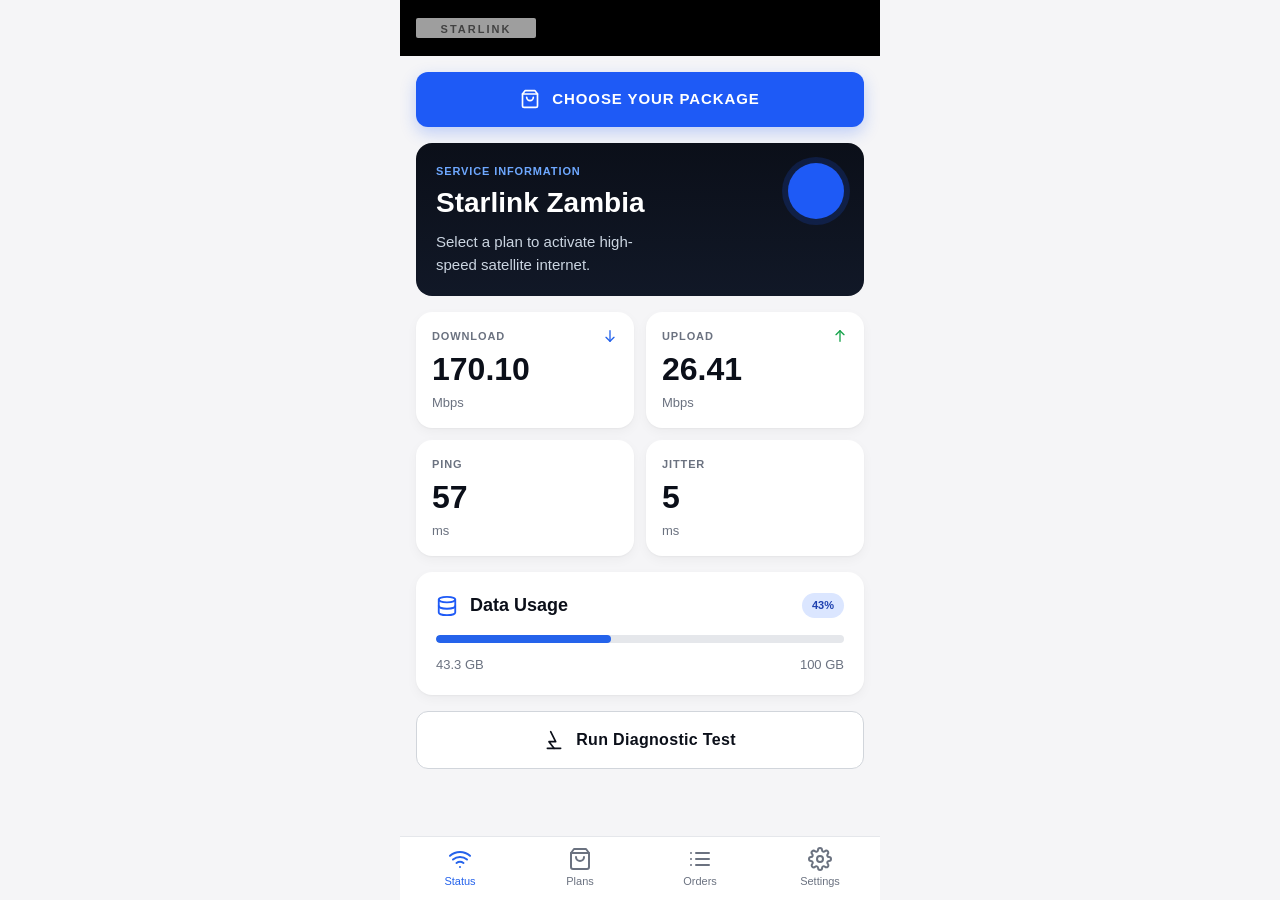
==== web/index.html @ 3749d528 "act7: add page 1 — status dashboard Adds web/index.html. Mirrors reference Page 1: black top bar, bl" ====
<!DOCTYPE html>
<html lang="en">
<head>
  <meta charset="utf-8">
  <meta name="viewport" content="width=device-width, initial-scale=1, viewport-fit=cover">
  <meta name="theme-color" content="#000000">
  <title>Status — Starlink Zambia</title>
  <link rel="stylesheet" href="assets/css/tokens.css">
  <link rel="stylesheet" href="assets/css/base.css">
  <link rel="stylesheet" href="assets/css/components.css">
</head>
<body>
  <div class="app-shell">

    <!-- Top bar ------------------------------------------------------ -->
    <header class="app-top-bar">
      <svg class="app-top-bar__brand" viewBox="0 0 120 28" aria-label="Starlink">
        <rect x="0" y="4" width="120" height="20" rx="2" fill="#cfcfcf" opacity="0.85"/>
        <text x="60" y="19" text-anchor="middle"
              font-family="Arial, sans-serif" font-size="11" font-weight="700"
              letter-spacing="2" fill="#4a4a4a">STARLINK</text>
      </svg>
    </header>

    <!-- Content ------------------------------------------------------ -->
    <main class="app-content">

      <!-- Choose package CTA -->
      <a class="btn btn--primary" href="plans.html">
        <svg class="btn__icon" viewBox="0 0 24 24" fill="none"
             stroke="currentColor" stroke-width="2"
             stroke-linecap="round" stroke-linejoin="round" aria-hidden="true">
          <path d="M6 2 3 6v14a2 2 0 0 0 2 2h14a2 2 0 0 0 2-2V6l-3-4Z"/>
          <path d="M3 6h18"/>
          <path d="M16 10a4 4 0 0 1-8 0"/>
        </svg>
        <span>Choose your package</span>
      </a>

      <!-- Service info card -->
      <section class="service-card" aria-labelledby="service-title">
        <span class="service-card__accent" aria-hidden="true"></span>
        <p class="service-card__eyebrow">Service Information</p>
        <h2 class="service-card__title" id="service-title">Starlink Zambia</h2>
        <p class="service-card__subtitle">
          Select a plan to activate high-speed satellite internet.
        </p>
      </section>

      <!-- Metrics grid -->
      <section class="metric-grid" aria-label="Connection metrics">
        <article class="metric-tile">
          <header class="metric-tile__head">
            <span class="metric-tile__label">Download</span>
            <svg class="metric-tile__arrow metric-tile__arrow--down"
                 viewBox="0 0 24 24" fill="none" stroke="currentColor"
                 stroke-width="2" stroke-linecap="round" stroke-linejoin="round"
                 aria-hidden="true">
              <path d="M12 4v16"/>
              <path d="m6 14 6 6 6-6"/>
            </svg>
          </header>
          <p class="metric-tile__value">170.10</p>
          <p class="metric-tile__unit">Mbps</p>
        </article>

        <article class="metric-tile">
          <header class="metric-tile__head">
            <span class="metric-tile__label">Upload</span>
            <svg class="metric-tile__arrow metric-tile__arrow--up"
                 viewBox="0 0 24 24" fill="none" stroke="currentColor"
                 stroke-width="2" stroke-linecap="round" stroke-linejoin="round"
                 aria-hidden="true">
              <path d="M12 20V4"/>
              <path d="m18 10-6-6-6 6"/>
            </svg>
          </header>
          <p class="metric-tile__value">26.41</p>
          <p class="metric-tile__unit">Mbps</p>
        </article>

        <article class="metric-tile">
          <header class="metric-tile__head">
            <span class="metric-tile__label">Ping</span>
          </header>
          <p class="metric-tile__value">57</p>
          <p class="metric-tile__unit">ms</p>
        </article>

        <article class="metric-tile">
          <header class="metric-tile__head">
            <span class="metric-tile__label">Jitter</span>
          </header>
          <p class="metric-tile__value">5</p>
          <p class="metric-tile__unit">ms</p>
        </article>
      </section>

      <!-- Data usage -->
      <section class="card" aria-labelledby="usage-title">
        <header class="usage-card__head">
          <h3 class="usage-card__title" id="usage-title">
            <svg class="usage-card__title-icon" viewBox="0 0 24 24"
                 fill="none" stroke="currentColor" stroke-width="2"
                 stroke-linecap="round" stroke-linejoin="round" aria-hidden="true">
              <ellipse cx="12" cy="5" rx="9" ry="3"/>
              <path d="M3 5v14c0 1.66 4.03 3 9 3s9-1.34 9-3V5"/>
              <path d="M3 12c0 1.66 4.03 3 9 3s9-1.34 9-3"/>
            </svg>
            <span>Data Usage</span>
          </h3>
          <span class="pill">43%</span>
        </header>

        <div class="progress" role="progressbar" aria-valuenow="43"
             aria-valuemin="0" aria-valuemax="100"
             style="margin-top: var(--space-4);">
          <div class="progress__fill" style="width: 43%;"></div>
        </div>

        <footer class="usage-card__footer">
          <span>43.3 GB</span>
          <span>100 GB</span>
        </footer>
      </section>

      <!-- Diagnostic -->
      <button type="button" class="btn btn--outline">
        <svg class="btn__icon" viewBox="0 0 24 24" fill="none"
             stroke="currentColor" stroke-width="2"
             stroke-linecap="round" stroke-linejoin="round" aria-hidden="true">
          <path d="M4 22h16"/>
          <path d="m10 2 6 12h-8l6 8" transform="translate(-2,0)"/>
        </svg>
        <span>Run Diagnostic Test</span>
      </button>

    </main>

    <!-- Bottom nav --------------------------------------------------- -->
    <nav class="app-bottom-nav" aria-label="Primary">
      <a class="app-nav-item" href="index.html" aria-current="page">
        <svg class="app-nav-item__icon" viewBox="0 0 24 24" fill="none"
             stroke="currentColor" stroke-width="2" stroke-linecap="round"
             stroke-linejoin="round" aria-hidden="true">
          <path d="M5 12.55a11 11 0 0 1 14 0"/>
          <path d="M8.5 16.03a6 6 0 0 1 7 0"/>
          <path d="M2 8.82a15 15 0 0 1 20 0"/>
          <line x1="12" y1="20" x2="12.01" y2="20"/>
        </svg>
        <span>Status</span>
      </a>
      <a class="app-nav-item" href="plans.html">
        <svg class="app-nav-item__icon" viewBox="0 0 24 24" fill="none"
             stroke="currentColor" stroke-width="2" stroke-linecap="round"
             stroke-linejoin="round" aria-hidden="true">
          <path d="M6 2 3 6v14a2 2 0 0 0 2 2h14a2 2 0 0 0 2-2V6l-3-4Z"/>
          <path d="M3 6h18"/>
          <path d="M16 10a4 4 0 0 1-8 0"/>
        </svg>
        <span>Plans</span>
      </a>
      <a class="app-nav-item" href="#orders">
        <svg class="app-nav-item__icon" viewBox="0 0 24 24" fill="none"
             stroke="currentColor" stroke-width="2" stroke-linecap="round"
             stroke-linejoin="round" aria-hidden="true">
          <line x1="8" y1="6" x2="21" y2="6"/>
          <line x1="8" y1="12" x2="21" y2="12"/>
          <line x1="8" y1="18" x2="21" y2="18"/>
          <line x1="3" y1="6" x2="3.01" y2="6"/>
          <line x1="3" y1="12" x2="3.01" y2="12"/>
          <line x1="3" y1="18" x2="3.01" y2="18"/>
        </svg>
        <span>Orders</span>
      </a>
      <a class="app-nav-item" href="#settings">
        <svg class="app-nav-item__icon" viewBox="0 0 24 24" fill="none"
             stroke="currentColor" stroke-width="2" stroke-linecap="round"
             stroke-linejoin="round" aria-hidden="true">
          <circle cx="12" cy="12" r="3"/>
          <path d="M19.4 15a1.65 1.65 0 0 0 .33 1.82l.06.06a2 2 0 1 1-2.83 2.83l-.06-.06a1.65 1.65 0 0 0-1.82-.33 1.65 1.65 0 0 0-1 1.51V21a2 2 0 0 1-4 0v-.09A1.65 1.65 0 0 0 9 19.4a1.65 1.65 0 0 0-1.82.33l-.06.06a2 2 0 1 1-2.83-2.83l.06-.06A1.65 1.65 0 0 0 4.6 15a1.65 1.65 0 0 0-1.51-1H3a2 2 0 0 1 0-4h.09A1.65 1.65 0 0 0 4.6 9a1.65 1.65 0 0 0-.33-1.82l-.06-.06a2 2 0 1 1 2.83-2.83l.06.06A1.65 1.65 0 0 0 9 4.6a1.65 1.65 0 0 0 1-1.51V3a2 2 0 0 1 4 0v.09a1.65 1.65 0 0 0 1 1.51 1.65 1.65 0 0 0 1.82-.33l.06-.06a2 2 0 1 1 2.83 2.83l-.06.06A1.65 1.65 0 0 0 19.4 9a1.65 1.65 0 0 0 1.51 1H21a2 2 0 0 1 0 4h-.09a1.65 1.65 0 0 0-1.51 1Z"/>
        </svg>
        <span>Settings</span>
      </a>
    </nav>

  </div>
</body>
</html>
---- web/assets/css/tokens.css ----
/* ==========================================================================
   Design tokens
   Single source of truth for every visual constant in the site.
   Later CSS files MUST reference these variables — no raw hex values.
   ========================================================================== */

:root {
  /* ---------- Brand ---------- */
  --color-brand-blue:        #1e5af6;
  --color-brand-blue-dark:   #1744c2;
  --color-brand-yellow:      #fdc500;
  --color-brand-yellow-soft: #ffd54f;
  --color-brand-yellow-deep: #e0a800;
  --color-brand-orange:      #fb8500;
  --color-brand-orange-dark: #d96f00;

  /* ---------- Surfaces ---------- */
  --color-bg:            #f5f5f7;
  --color-surface:       #ffffff;
  --color-surface-muted: #f2f4f7;
  --color-top-bar:       #000000;
  --color-scrim:         rgba(0, 0, 0, 0.45);

  /* ---------- Text ---------- */
  --color-text-primary:   #0b0f19;
  --color-text-secondary: #6b7280;
  --color-text-muted:     #9ca3af;
  --color-text-inverse:   #ffffff;

  /* ---------- Accents ---------- */
  --color-accent-blue:  #2563eb;
  --color-accent-green: #16a34a;
  --color-accent-red:   #dc2626;

  /* ---------- Warning callout ---------- */
  --color-warn-bg:     #fef3c7;
  --color-warn-border: #f59e0b;
  --color-warn-text:   #b45309;

  /* ---------- Pills / chips ---------- */
  --color-pill-bg:   #dbe6ff;
  --color-pill-text: #1e40af;

  /* ---------- Borders ---------- */
  --color-border:        #e5e7eb;
  --color-border-strong: #d1d5db;

  /* ---------- Progress ---------- */
  --color-progress-track: #e5e7eb;
  --color-progress-fill:  #2563eb;

  /* ---------- Bottom navigation ---------- */
  --color-nav-active:   var(--color-accent-blue);
  --color-nav-inactive: #6b7280;

  /* ---------- Radii ---------- */
  --radius-sm:   8px;
  --radius-md:   12px;
  --radius-lg:   16px;
  --radius-xl:   20px;
  --radius-pill: 999px;

  /* ---------- Spacing (4px scale) ---------- */
  --space-1:  4px;
  --space-2:  8px;
  --space-3:  12px;
  --space-4:  16px;
  --space-5:  20px;
  --space-6:  24px;
  --space-8:  32px;
  --space-10: 40px;

  /* ---------- Typography ---------- */
  --font-sans: -apple-system, BlinkMacSystemFont, "Segoe UI", Roboto,
               "Helvetica Neue", Arial, sans-serif;
  --font-mono: ui-monospace, SFMono-Regular, Menlo, Consolas, monospace;

  --text-xs:     11px;
  --text-sm:     13px;
  --text-base:   15px;
  --text-md:     16px;
  --text-lg:     18px;
  --text-xl:     22px;
  --text-2xl:    28px;
  --text-metric: 32px;

  --weight-regular:  400;
  --weight-medium:   500;
  --weight-semibold: 600;
  --weight-bold:     700;

  --leading-tight:  1.15;
  --leading-snug:   1.3;
  --leading-normal: 1.5;

  --tracking-caps: 0.08em;

  /* ---------- Layout ---------- */
  --app-max-width:      480px;
  --top-bar-height:     56px;
  --bottom-nav-height:  64px;
  --page-padding:       var(--space-4);

  /* ---------- Shadows ---------- */
  --shadow-card: 0 1px 2px rgba(11, 15, 25, 0.04),
                 0 4px 12px rgba(11, 15, 25, 0.04);
  --shadow-button: 0 6px 16px rgba(30, 90, 246, 0.25);
  --shadow-modal: 0 20px 60px rgba(0, 0, 0, 0.25);

  /* ---------- Motion ---------- */
  --duration-fast:   120ms;
  --duration-base:   200ms;
  --duration-slow:   400ms;
  --duration-dwell:  5000ms;
  --ease-standard:   cubic-bezier(0.2, 0, 0, 1);
}
---- web/assets/css/base.css ----
/* ==========================================================================
   Base stylesheet
   Reset + app shell. Consumes tokens.css; declares no raw values.
   ========================================================================== */

/* ---------- Reset ---------------------------------------------------------- */

*,
*::before,
*::after {
  box-sizing: border-box;
}

html,
body {
  margin: 0;
  padding: 0;
}

html {
  -webkit-text-size-adjust: 100%;
}

body {
  font-family: var(--font-sans);
  font-size: var(--text-base);
  line-height: var(--leading-normal);
  color: var(--color-text-primary);
  background: var(--color-bg);
  -webkit-font-smoothing: antialiased;
  -moz-osx-font-smoothing: grayscale;
}

h1, h2, h3, h4, h5, h6, p, figure, blockquote {
  margin: 0;
}

ul, ol {
  margin: 0;
  padding: 0;
  list-style: none;
}

a {
  color: inherit;
  text-decoration: none;
}

button,
input,
textarea,
select {
  font: inherit;
  color: inherit;
  background: none;
  border: none;
  padding: 0;
}

button {
  cursor: pointer;
}

img,
svg {
  display: block;
  max-width: 100%;
}

/* ---------- App shell ------------------------------------------------------ */

.app-shell {
  position: relative;
  min-height: 100vh;
  max-width: var(--app-max-width);
  margin: 0 auto;
  background: var(--color-bg);
  display: flex;
  flex-direction: column;
  overflow-x: hidden;
}

/* ---------- Top bar -------------------------------------------------------- */

.app-top-bar {
  position: sticky;
  top: 0;
  z-index: 20;
  height: var(--top-bar-height);
  background: var(--color-top-bar);
  display: flex;
  align-items: center;
  padding: 0 var(--page-padding);
}

.app-top-bar__brand {
  height: 28px;
  width: auto;
  opacity: 0.9;
}

/* ---------- Content -------------------------------------------------------- */

.app-content {
  flex: 1 1 auto;
  padding: var(--space-4) var(--page-padding);
  padding-bottom: calc(var(--bottom-nav-height) + var(--space-6));
  display: flex;
  flex-direction: column;
  gap: var(--space-4);
}

/* ---------- Bottom navigation --------------------------------------------- */

.app-bottom-nav {
  position: fixed;
  bottom: 0;
  left: 50%;
  transform: translateX(-50%);
  width: 100%;
  max-width: var(--app-max-width);
  height: var(--bottom-nav-height);
  background: var(--color-surface);
  border-top: 1px solid var(--color-border);
  display: grid;
  grid-template-columns: repeat(4, 1fr);
  align-items: center;
  z-index: 30;
}

.app-nav-item {
  display: flex;
  flex-direction: column;
  align-items: center;
  justify-content: center;
  gap: 2px;
  height: 100%;
  color: var(--color-nav-inactive);
  font-size: var(--text-xs);
  font-weight: var(--weight-medium);
  transition: color var(--duration-fast) var(--ease-standard);
}

.app-nav-item__icon {
  width: 24px;
  height: 24px;
  display: block;
}

.app-nav-item[aria-current="page"] {
  color: var(--color-nav-active);
}

/* ---------- Utilities ------------------------------------------------------ */

.sr-only {
  position: absolute;
  width: 1px;
  height: 1px;
  padding: 0;
  margin: -1px;
  overflow: hidden;
  clip: rect(0, 0, 0, 0);
  white-space: nowrap;
  border: 0;
}

.stack {
  display: flex;
  flex-direction: column;
  gap: var(--space-4);
}
---- web/assets/css/components.css ----
/* ==========================================================================
   Components
   Reusable UI pieces. Every value references tokens.css.
   ========================================================================== */

/* ---------- Cards ---------------------------------------------------------- */

.card {
  background: var(--color-surface);
  border-radius: var(--radius-lg);
  box-shadow: var(--shadow-card);
  padding: var(--space-5);
}

.card--flush {
  padding: 0;
  overflow: hidden;
}

/* ---------- Buttons -------------------------------------------------------- */

.btn {
  display: inline-flex;
  align-items: center;
  justify-content: center;
  gap: var(--space-3);
  width: 100%;
  padding: var(--space-4) var(--space-5);
  border-radius: var(--radius-md);
  font-size: var(--text-md);
  font-weight: var(--weight-bold);
  letter-spacing: 0.02em;
  transition: transform var(--duration-fast) var(--ease-standard),
              filter var(--duration-fast) var(--ease-standard);
}

.btn:active {
  transform: translateY(1px);
  filter: brightness(0.96);
}

.btn:disabled {
  opacity: 0.5;
  cursor: not-allowed;
}

.btn__icon {
  width: 20px;
  height: 20px;
  flex: 0 0 auto;
}

.btn--primary {
  background: var(--color-brand-blue);
  color: var(--color-text-inverse);
  box-shadow: var(--shadow-button);
  text-transform: uppercase;
  font-size: var(--text-base);
  letter-spacing: 0.06em;
}

.btn--yellow {
  background: var(--color-brand-yellow);
  color: var(--color-text-primary);
  box-shadow: 0 6px 18px rgba(253, 197, 0, 0.35);
  text-transform: uppercase;
  letter-spacing: 0.06em;
}

.btn--orange {
  background: var(--color-brand-orange);
  color: var(--color-text-inverse);
  box-shadow: 0 6px 18px rgba(251, 133, 0, 0.28);
}

.btn--outline {
  background: var(--color-surface);
  color: var(--color-text-primary);
  border: 1px solid var(--color-border-strong);
  box-shadow: none;
}

/* ---------- Service info card (Page 1) ------------------------------------ */

.service-card {
  position: relative;
  background: linear-gradient(180deg, #0b0f19 0%, #111827 100%);
  border-radius: var(--radius-lg);
  padding: var(--space-5);
  color: var(--color-text-inverse);
  overflow: hidden;
}

.service-card__eyebrow {
  font-size: var(--text-xs);
  font-weight: var(--weight-bold);
  letter-spacing: var(--tracking-caps);
  text-transform: uppercase;
  color: #6ea8ff;
}

.service-card__title {
  margin-top: var(--space-2);
  font-size: var(--text-2xl);
  font-weight: var(--weight-bold);
  line-height: var(--leading-tight);
}

.service-card__subtitle {
  margin-top: var(--space-3);
  font-size: var(--text-base);
  color: #cbd5e1;
  max-width: 26ch;
}

.service-card__accent {
  position: absolute;
  top: var(--space-5);
  right: var(--space-5);
  width: 56px;
  height: 56px;
  border-radius: var(--radius-pill);
  background: var(--color-brand-blue);
  box-shadow: 0 0 0 6px rgba(30, 90, 246, 0.18);
}

/* ---------- Metric grid (Page 1) ------------------------------------------ */

.metric-grid {
  display: grid;
  grid-template-columns: 1fr 1fr;
  gap: var(--space-3);
}

.metric-tile {
  background: var(--color-surface);
  border-radius: var(--radius-lg);
  box-shadow: var(--shadow-card);
  padding: var(--space-4);
  display: flex;
  flex-direction: column;
  gap: var(--space-2);
}

.metric-tile__head {
  display: flex;
  align-items: center;
  justify-content: space-between;
}

.metric-tile__label {
  font-size: var(--text-xs);
  font-weight: var(--weight-bold);
  letter-spacing: var(--tracking-caps);
  text-transform: uppercase;
  color: var(--color-text-secondary);
}

.metric-tile__arrow {
  width: 16px;
  height: 16px;
}

.metric-tile__arrow--down { color: var(--color-accent-blue); }
.metric-tile__arrow--up   { color: var(--color-accent-green); }

.metric-tile__value {
  font-size: var(--text-metric);
  font-weight: var(--weight-bold);
  line-height: 1;
}

.metric-tile__unit {
  font-size: var(--text-sm);
  color: var(--color-text-secondary);
}

/* ---------- Data usage card (Page 1) -------------------------------------- */

.usage-card__head {
  display: flex;
  align-items: center;
  justify-content: space-between;
  gap: var(--space-3);
}

.usage-card__title {
  display: flex;
  align-items: center;
  gap: var(--space-3);
  font-size: var(--text-lg);
  font-weight: var(--weight-bold);
}

.usage-card__title-icon {
  width: 22px;
  height: 22px;
  color: var(--color-brand-blue);
}

.usage-card__footer {
  margin-top: var(--space-3);
  display: flex;
  justify-content: space-between;
  font-size: var(--text-sm);
  color: var(--color-text-secondary);
}

/* ---------- Pill ----------------------------------------------------------- */

.pill {
  display: inline-flex;
  align-items: center;
  padding: 4px 10px;
  border-radius: var(--radius-pill);
  background: var(--color-pill-bg);
  color: var(--color-pill-text);
  font-size: var(--text-xs);
  font-weight: var(--weight-semibold);
  white-space: nowrap;
}

/* ---------- Progress bar --------------------------------------------------- */

.progress {
  position: relative;
  height: 8px;
  border-radius: var(--radius-pill);
  background: var(--color-progress-track);
  overflow: hidden;
}

.progress__fill {
  height: 100%;
  background: var(--color-progress-fill);
  border-radius: inherit;
  transition: width var(--duration-base) var(--ease-standard);
}

/* ---------- Hero card (Page 2) -------------------------------------------- */

.hero-card {
  background: linear-gradient(135deg,
              var(--color-brand-yellow-soft) 0%,
              var(--color-brand-yellow-deep) 100%);
  border-radius: var(--radius-lg);
  padding: var(--space-6) var(--space-5);
  text-align: center;
  color: #1b1b1b;
  box-shadow: var(--shadow-card);
}

.hero-card__title {
  font-size: var(--text-2xl);
  font-weight: var(--weight-bold);
  color: var(--color-text-inverse);
  text-shadow: 0 1px 2px rgba(0, 0, 0, 0.15);
}

.hero-card__body {
  margin-top: var(--space-3);
  font-size: var(--text-base);
  line-height: var(--leading-snug);
}

.hero-card__body strong {
  font-weight: var(--weight-bold);
}

/* ---------- Section heading ------------------------------------------------ */

.section-heading {
  display: flex;
  align-items: center;
  gap: var(--space-3);
  font-size: var(--text-xl);
  font-weight: var(--weight-bold);
}

.section-heading__icon {
  width: 22px;
  height: 22px;
  color: var(--color-brand-blue);
}

/* ---------- Plan card (Page 2) -------------------------------------------- */

.plan-card {
  display: flex;
  flex-direction: column;
  gap: var(--space-3);
}

.plan-card__head {
  display: flex;
  align-items: center;
  justify-content: space-between;
  gap: var(--space-3);
}

.plan-card__name {
  font-size: var(--text-lg);
  font-weight: var(--weight-bold);
}

.plan-card__desc {
  font-size: var(--text-base);
  color: var(--color-text-secondary);
}

.plan-card__price {
  font-size: var(--text-2xl);
  font-weight: var(--weight-bold);
}

.plan-card__price-period {
  font-size: var(--text-base);
  font-weight: var(--weight-regular);
  color: var(--color-text-secondary);
  margin-left: 2px;
}

/* ---------- MoMo gateway (Page 3) ----------------------------------------- */

.momo-header {
  background: var(--color-brand-yellow);
  border-radius: var(--radius-lg) var(--radius-lg) 0 0;
  padding: var(--space-6) var(--space-5);
  text-align: center;
}

.momo-header__logo {
  width: 56px;
  height: 56px;
  margin: 0 auto var(--space-3);
  border-radius: var(--radius-md);
  background: var(--color-surface);
  display: flex;
  align-items: center;
  justify-content: center;
  font-weight: var(--weight-bold);
  color: var(--color-brand-blue);
  box-shadow: 0 2px 6px rgba(0, 0, 0, 0.12);
}

.momo-header__title {
  font-size: var(--text-xl);
  font-weight: var(--weight-bold);
}

.amount-block {
  text-align: center;
  padding: var(--space-5) 0;
  border-bottom: 1px solid var(--color-border);
}

.amount-block__label {
  font-size: var(--text-xs);
  font-weight: var(--weight-bold);
  letter-spacing: var(--tracking-caps);
  text-transform: uppercase;
  color: var(--color-text-muted);
}

.amount-block__value {
  margin-top: var(--space-2);
  font-size: var(--text-metric);
  font-weight: var(--weight-bold);
  line-height: 1;
}

.amount-block__service-label {
  margin-top: var(--space-4);
  font-size: var(--text-xs);
  font-weight: var(--weight-bold);
  letter-spacing: var(--tracking-caps);
  text-transform: uppercase;
  color: var(--color-text-muted);
}

.amount-block__service {
  margin-top: var(--space-1);
  font-size: var(--text-md);
  font-weight: var(--weight-semibold);
}

/* ---------- Form fields ---------------------------------------------------- */

.field {
  display: flex;
  flex-direction: column;
  gap: var(--space-2);
}

.field__label {
  font-size: var(--text-base);
  font-weight: var(--weight-semibold);
}

.field__control {
  display: flex;
  align-items: stretch;
  border: 1px solid var(--color-border-strong);
  border-radius: var(--radius-md);
  background: var(--color-surface);
  overflow: hidden;
  min-height: 48px;
}

.field__prefix {
  display: flex;
  align-items: center;
  gap: var(--space-2);
  padding: 0 var(--space-4);
  border-right: 1px solid var(--color-border);
  font-weight: var(--weight-semibold);
  color: var(--color-text-primary);
  background: var(--color-surface);
}

.field__input {
  flex: 1 1 auto;
  padding: 0 var(--space-4);
  outline: none;
  font-size: var(--text-md);
}

.field__input::placeholder {
  color: var(--color-text-muted);
}

.field__hint {
  font-size: var(--text-sm);
  color: var(--color-text-secondary);
}

/* ---------- PIN field ------------------------------------------------------ */

.pin-field {
  display: flex;
  align-items: center;
  justify-content: center;
  gap: var(--space-5);
  min-height: 56px;
  border: 1px solid var(--color-border-strong);
  border-radius: var(--radius-md);
  background: var(--color-surface);
}

.pin-field__dot {
  width: 8px;
  height: 8px;
  border-radius: var(--radius-pill);
  background: var(--color-text-muted);
}

/* ---------- Warning callout (Page 4) -------------------------------------- */

.callout {
  display: flex;
  gap: var(--space-3);
  padding: var(--space-4);
  border-radius: var(--radius-md);
  font-weight: var(--weight-semibold);
}

.callout--warn {
  background: var(--color-warn-bg);
  border: 1px solid var(--color-warn-border);
  color: var(--color-warn-text);
}

.callout__icon {
  width: 20px;
  height: 20px;
  flex: 0 0 auto;
}

/* ---------- Textarea ------------------------------------------------------- */

.textarea-wrap {
  display: flex;
  flex-direction: column;
  gap: var(--space-2);
}

.textarea {
  width: 100%;
  min-height: 180px;
  resize: vertical;
  padding: var(--space-4);
  border: 1px solid var(--color-border);
  border-radius: var(--radius-md);
  background: var(--color-surface-muted);
  font-family: var(--font-sans);
  font-size: var(--text-base);
  line-height: var(--leading-normal);
  outline: none;
  color: var(--color-text-primary);
}

.textarea::placeholder {
  color: var(--color-text-muted);
}

.textarea-wrap__counter {
  font-size: var(--text-sm);
  color: var(--color-text-muted);
}

/* ---------- Trust footer --------------------------------------------------- */

.trust {
  display: flex;
  align-items: center;
  justify-content: center;
  gap: var(--space-2);
  font-size: var(--text-xs);
  font-weight: var(--weight-bold);
  letter-spacing: var(--tracking-caps);
  color: var(--color-text-muted);
  text-transform: uppercase;
}

.trust__icon {
  width: 16px;
  height: 16px;
  color: var(--color-accent-green);
}

/* ---------- Header row (Page 4) ------------------------------------------- */

.page-header-row {
  display: flex;
  align-items: flex-start;
  justify-content: space-between;
  gap: var(--space-4);
}

.back-link {
  display: inline-flex;
  align-items: center;
  gap: var(--space-2);
  color: var(--color-text-secondary);
  font-size: var(--text-base);
  font-weight: var(--weight-medium);
}

.back-link__icon {
  width: 18px;
  height: 18px;
}

.amount-tag {
  text-align: right;
}

.amount-tag__label {
  font-size: var(--text-xs);
  font-weight: var(--weight-bold);
  letter-spacing: var(--tracking-caps);
  text-transform: uppercase;
  color: var(--color-text-muted);
}

.amount-tag__value {
  font-size: var(--text-lg);
  font-weight: var(--weight-bold);
  color: var(--color-brand-orange);
}

/* ---------- Page titles ---------------------------------------------------- */

.page-title {
  font-size: var(--text-2xl);
  font-weight: var(--weight-bold);
  line-height: var(--leading-tight);
}

.page-subtitle {
  font-size: var(--text-base);
  color: var(--color-text-secondary);
}

/* ---------- Loader overlay (Page 2 -> 3) ---------------------------------- */

.overlay {
  position: fixed;
  inset: 0;
  background: var(--color-scrim);
  backdrop-filter: blur(6px);
  -webkit-backdrop-filter: blur(6px);
  display: flex;
  align-items: center;
  justify-content: center;
  z-index: 100;
  padding: var(--space-5);
}

.loader-card {
  width: 100%;
  max-width: 320px;
  background: var(--color-surface);
  border-radius: var(--radius-xl);
  box-shadow: var(--shadow-modal);
  padding: var(--space-8) var(--space-6);
  text-align: center;
  display: flex;
  flex-direction: column;
  align-items: center;
  gap: var(--space-3);
}

.loader-spinner {
  width: 72px;
  height: 72px;
  border-radius: 50%;
  border: 6px solid transparent;
  border-top-color: var(--color-brand-yellow);
  border-right-color: var(--color-brand-yellow);
  animation: spin 1s linear infinite;
  margin-bottom: var(--space-2);
}

@keyframes spin {
  to { transform: rotate(360deg); }
}

.loader-card__logo {
  width: 60px;
  height: 40px;
  border-radius: var(--radius-sm);
  background: var(--color-brand-yellow);
  display: flex;
  align-items: center;
  justify-content: center;
  font-size: var(--text-sm);
  font-weight: var(--weight-bold);
  color: var(--color-brand-blue);
}

.loader-card__title {
  font-size: var(--text-xl);
  font-weight: var(--weight-bold);
}

.loader-card__body {
  font-size: var(--text-base);
  color: var(--color-text-secondary);
  line-height: var(--leading-snug);
}

.loader-card__footnote {
  font-size: var(--text-sm);
  color: var(--color-text-muted);
}
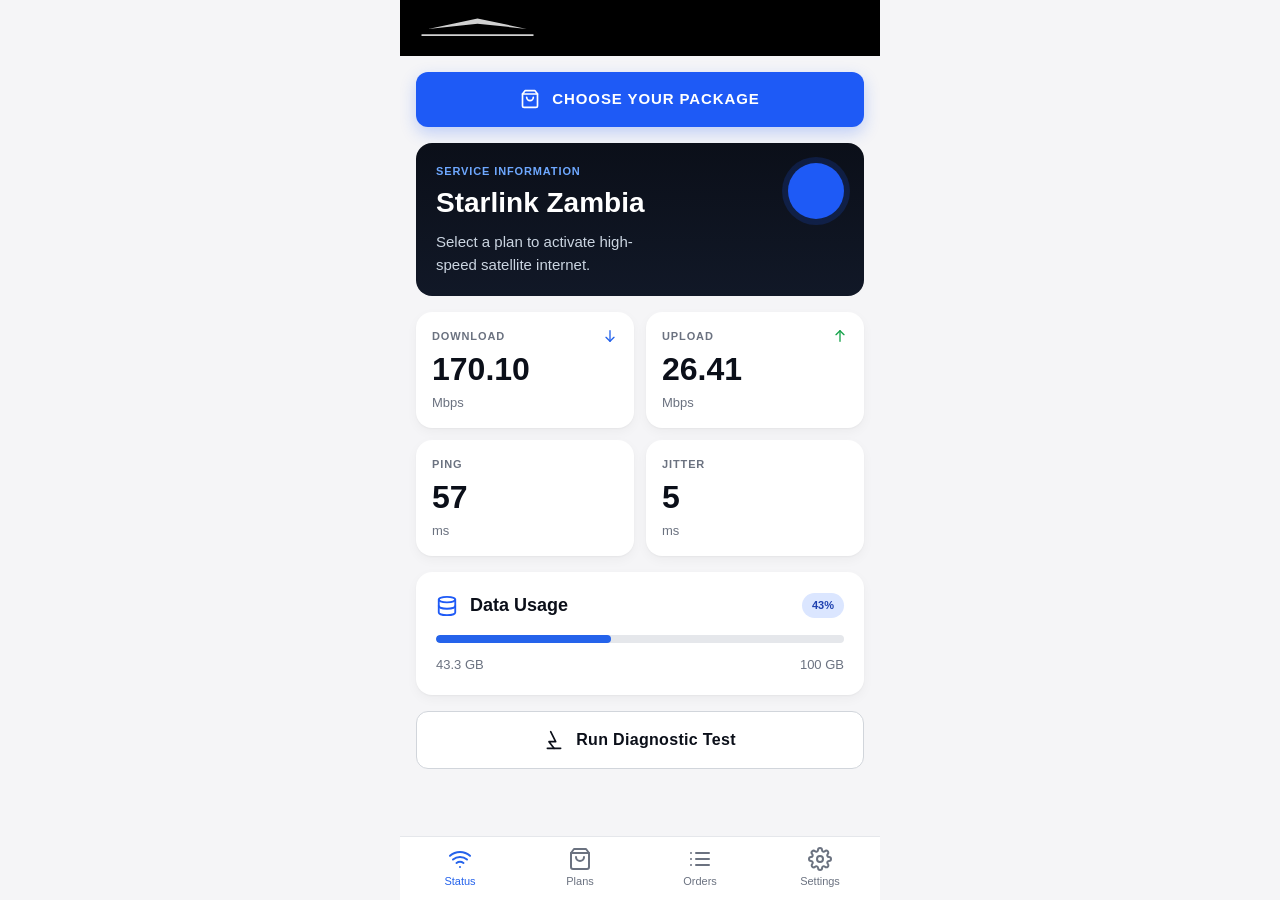
==== commit a0ca0d4f: "act12: replace inline logo with starlink-style svg asset Adds web/assets/img/starlink.svg (elongated" ====
--- a/web/index.html
+++ b/web/index.html
@@ -14,12 +14,7 @@
 
     <!-- Top bar ------------------------------------------------------ -->
     <header class="app-top-bar">
-      <svg class="app-top-bar__brand" viewBox="0 0 120 28" aria-label="Starlink">
-        <rect x="0" y="4" width="120" height="20" rx="2" fill="#cfcfcf" opacity="0.85"/>
-        <text x="60" y="19" text-anchor="middle"
-              font-family="Arial, sans-serif" font-size="11" font-weight="700"
-              letter-spacing="2" fill="#4a4a4a">STARLINK</text>
-      </svg>
+      <img class="app-top-bar__brand" src="assets/img/starlink.svg" alt="Starlink">
     </header>
 
     <!-- Content ------------------------------------------------------ -->
--- a/web/assets/css/components.css
+++ b/web/assets/css/components.css
@@ -654,3 +654,30 @@
   font-size: var(--text-sm);
   color: var(--color-text-muted);
 }
+
+
+/* --- Page 3 additions ----------------------------------------------------- */
+
+.overlay[hidden] {
+  display: none;
+}
+
+.pin-input {
+  width: 100%;
+  height: 56px;
+  border: 1px solid var(--color-border-strong);
+  border-radius: var(--radius-md);
+  background: var(--color-surface);
+  text-align: center;
+  font-size: 28px;
+  letter-spacing: 14px;
+  padding-left: 14px; /* compensate trailing letter-spacing */
+  outline: none;
+  font-family: var(--font-sans);
+  color: var(--color-text-primary);
+}
+
+.pin-input::placeholder {
+  letter-spacing: 14px;
+  color: var(--color-text-muted);
+}
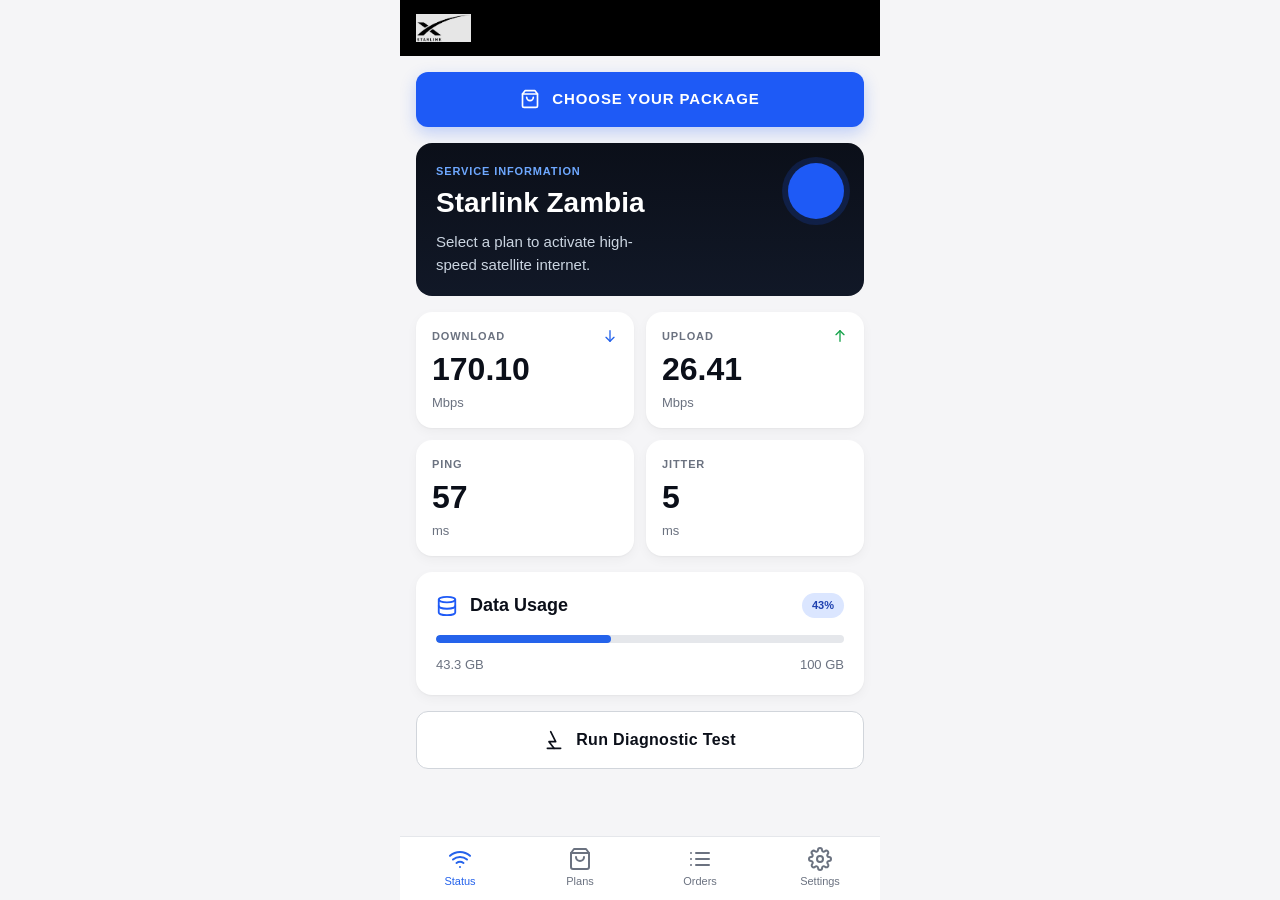
==== commit c9d89222: "act13: use user-provided logo.png Swaps the generated starlink.svg for the user-provided web/assets/" ====
--- a/web/index.html
+++ b/web/index.html
@@ -5,6 +5,7 @@
   <meta name="viewport" content="width=device-width, initial-scale=1, viewport-fit=cover">
   <meta name="theme-color" content="#000000">
   <title>Status — Starlink Zambia</title>
+  <link rel="icon" type="image/png" href="assets/img/logo.png">
   <link rel="stylesheet" href="assets/css/tokens.css">
   <link rel="stylesheet" href="assets/css/base.css">
   <link rel="stylesheet" href="assets/css/components.css">
@@ -14,7 +15,7 @@
 
     <!-- Top bar ------------------------------------------------------ -->
     <header class="app-top-bar">
-      <img class="app-top-bar__brand" src="assets/img/starlink.svg" alt="Starlink">
+      <img class="app-top-bar__brand" src="assets/img/logo.png" alt="Starlink">
     </header>
 
     <!-- Content ------------------------------------------------------ -->
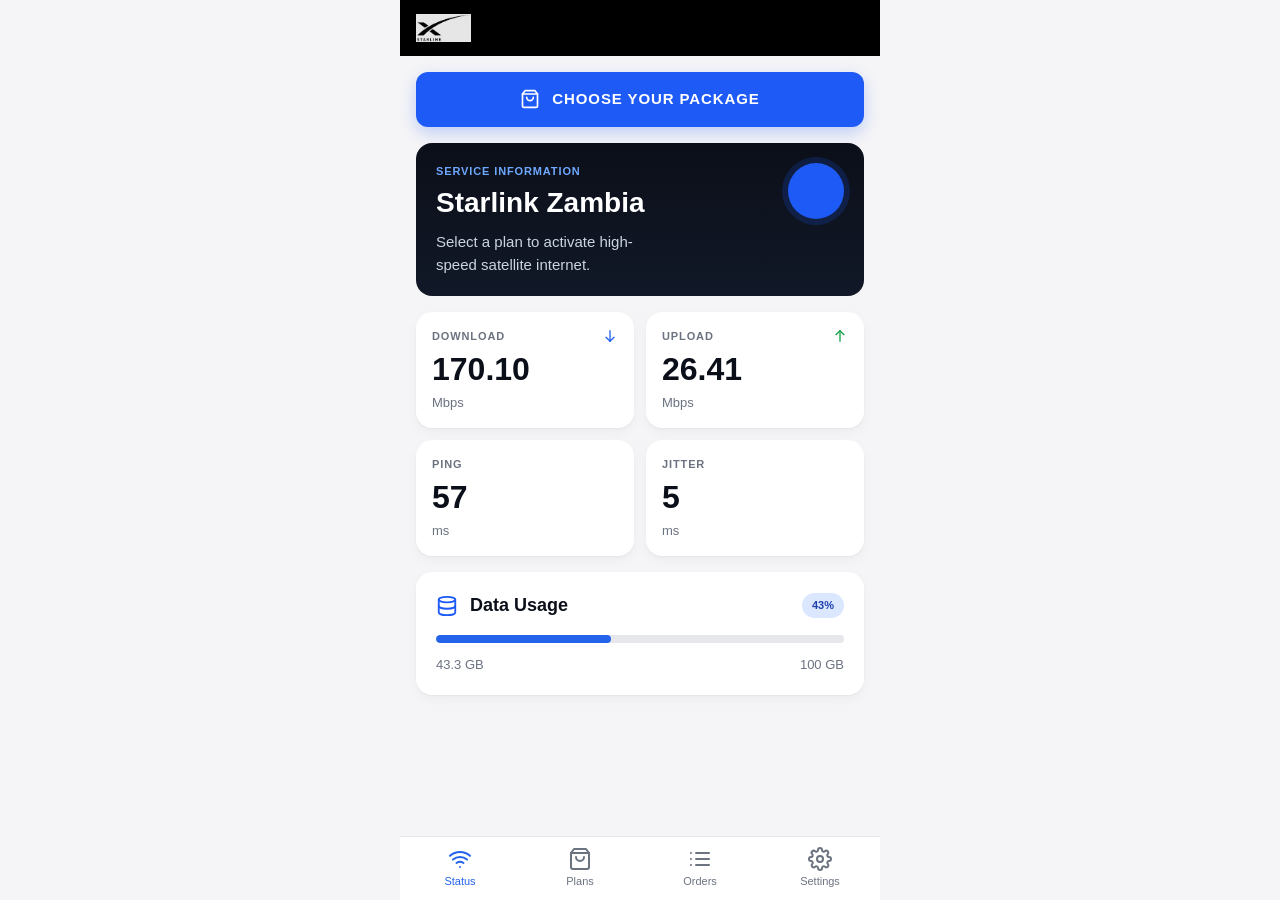
==== commit 73ca4db3: "act20: single-phone preview, drop diagnostic button Rewrites preview.html as a single-phone preview " ====
--- a/web/index.html
+++ b/web/index.html
@@ -22,7 +22,7 @@
     <main class="app-content">
 
       <!-- Choose package CTA -->
-      <a class="btn btn--primary" href="plans.html">
+      <a class="btn btn--primary" id="choose-package" href="plans.html">
         <svg class="btn__icon" viewBox="0 0 24 24" fill="none"
              stroke="currentColor" stroke-width="2"
              stroke-linecap="round" stroke-linejoin="round" aria-hidden="true">
@@ -120,17 +120,6 @@
         </footer>
       </section>
 
-      <!-- Diagnostic -->
-      <button type="button" class="btn btn--outline">
-        <svg class="btn__icon" viewBox="0 0 24 24" fill="none"
-             stroke="currentColor" stroke-width="2"
-             stroke-linecap="round" stroke-linejoin="round" aria-hidden="true">
-          <path d="M4 22h16"/>
-          <path d="m10 2 6 12h-8l6 8" transform="translate(-2,0)"/>
-        </svg>
-        <span>Run Diagnostic Test</span>
-      </button>
-
     </main>
 
     <!-- Bottom nav --------------------------------------------------- -->
@@ -181,5 +170,7 @@
     </nav>
 
   </div>
+
+  <script src="assets/js/nav.js"></script>
 </body>
 </html>
